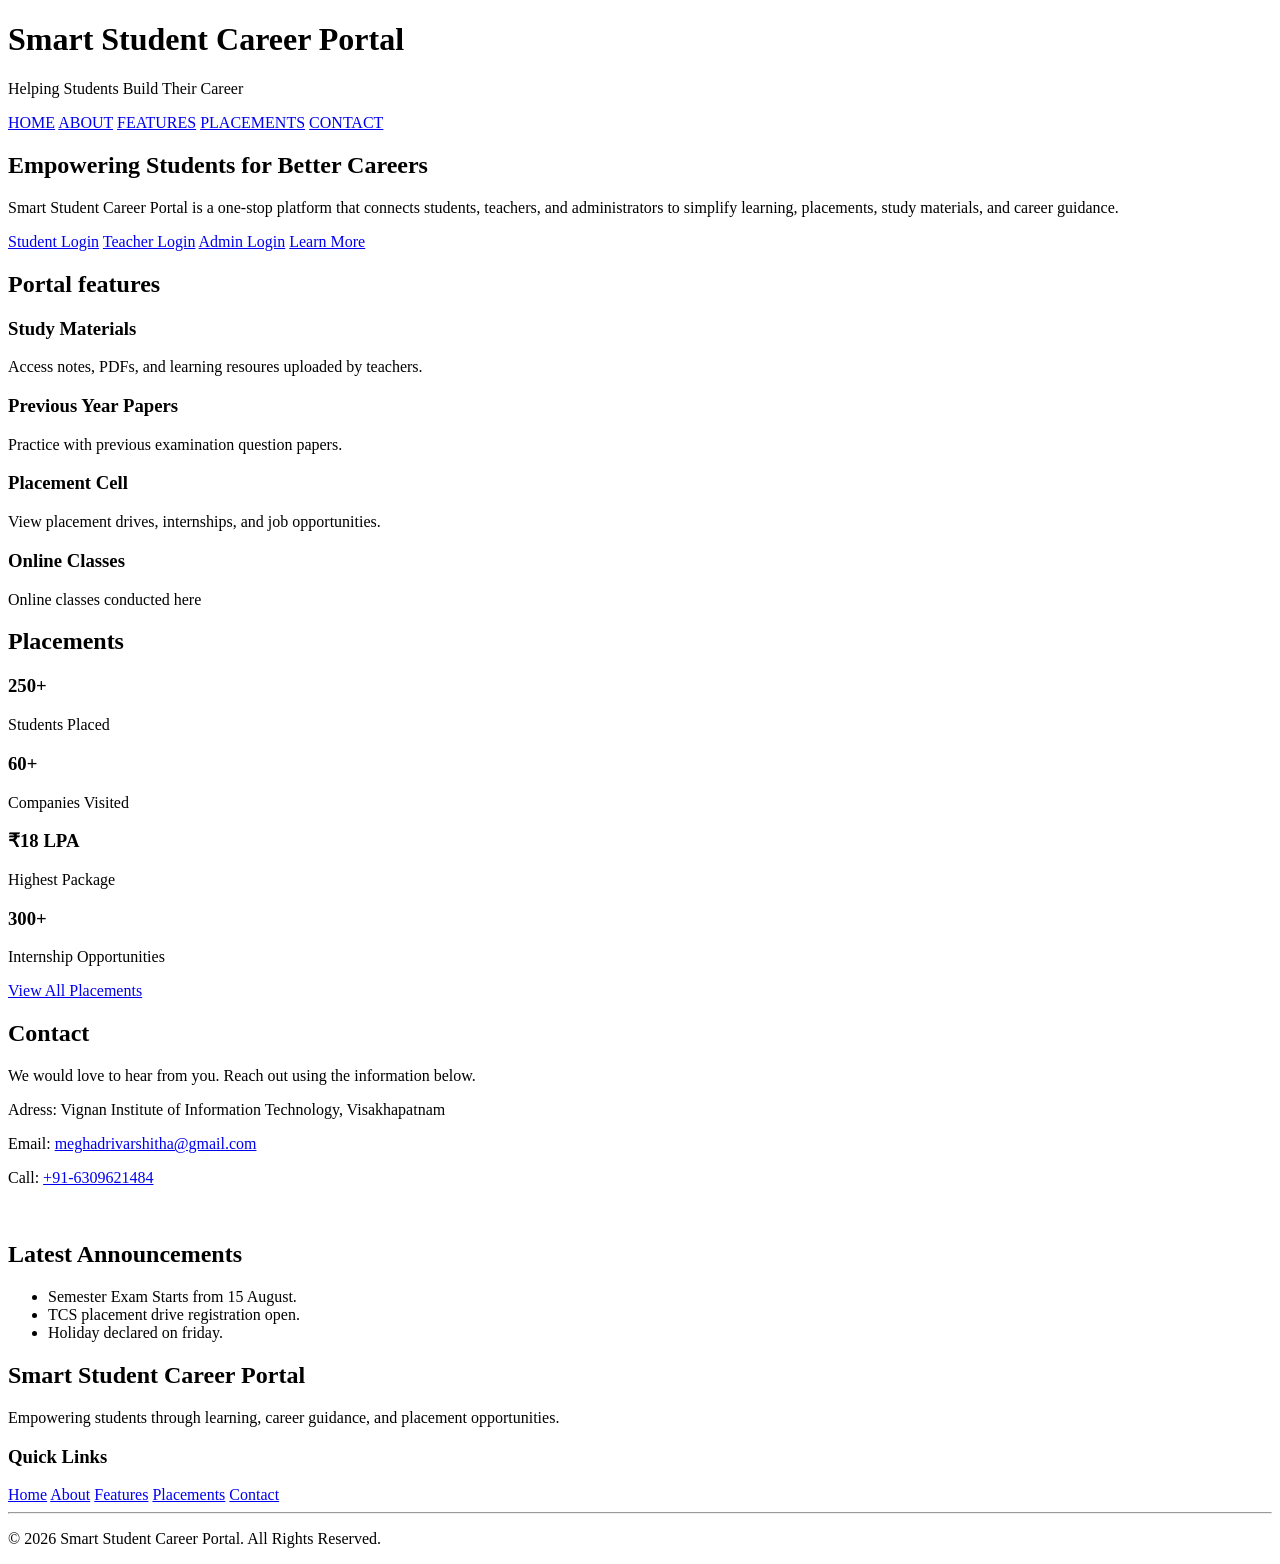
==== index.html @ 6e4a0089 "Create login page structure" ====
<!DOCTYPE html>
<html lang="en">
<head>
  <meta charset="UTF-8">
  <meta name="viewport" content="width=device-width, initial-scale=1.0">
  <title>Smart Student Career Portak</title>
  <link rel = "stylesheet" href = "css/style.css">
</head>
<body>

  <header>
    <h1>Smart Student Career Portal</h1>
    <p>Helping Students Build Their Career</p>

    <nav>
      <a href="#index.html">HOME</a>

      <a href="#about.html">ABOUT</a>

      <a href="#features">FEATURES</a>

      <a href="#placements">PLACEMENTS</a>

      <a href="#contact.html">CONTACT</a>

    </nav>
  </header>
  


  <main>
    
    <section id="hero">

    <h2>Empowering Students for Better Careers</h2>

    <p>
        Smart Student Career Portal is a one-stop platform that connects
        students, teachers, and administrators to simplify learning,
        placements, study materials, and career guidance.
    </p>

    <a href="login.html">Student Login</a>

    <a href="login.html">Teacher Login</a>

    <a href="login.html">Admin Login</a>

    <a href="about.html">Learn More</a>

</section>

    <section>

      <h2>Portal features</h2>
      
      <article>

        <h3>Study Materials</h3>

        <p>
          Access notes, PDFs, and learning resoures  uploaded by teachers.
        </p>

      </article>

      <article>

        <h3>Previous Year Papers</h3>

        <p>
          Practice with previous examination question papers.
        </p>

      </article>

      <article>

        <h3>Placement Cell</h3>

        <p>
          View placement drives, internships, and job opportunities.
        </p>

      </article>

      <article>

        <h3>Online Classes</h3>
        <p>
          Online classes conducted here
        </p>
      </article>

    </section>

    <section id="placements">

      <h2>Placements</h2>
      <article>

        <h3>250+</h3>
        <p>Students Placed</p>

       </article>

       <article>

    <h3>60+</h3>

    <p>Companies Visited</p>

</article>

<article>

    <h3>₹18 LPA</h3>

    <p>Highest Package</p>

</article>

<article>

    <h3>300+</h3>

    <p>Internship Opportunities</p>

</article>

<a href="placements.html">

    View All Placements

</a>
       

    </section>

    <section id="contact">

      <h2>Contact</h2>

      <p>
        We would love to hear from you. Reach out using the information below.
      </p>

      <p>
        Adress:
        Vignan Institute of Information Technology,
        Visakhapatnam
      </p>

      <p>
        Email:
        <a href="mailto:meghadrivarshitha@gmail.com">meghadrivarshitha@gmail.com</a>
      </p>

      <p>
        Call:
        <a href="tel:+91-6309621484">+91-6309621484</a>
      </p>

    </section>

    <br>

    <aside>

      <h2>Latest Announcements</h2>

      <ul>

        <li>Semester Exam Starts from 15 August.</li>
        <li>TCS placement drive registration open.</li>
        <li>Holiday declared on friday.</li>
      </ul>
    </aside>

    
    


    

  </main>

  <footer>

    <footer>

    <h2>Smart Student Career Portal</h2>

    <p>
        Empowering students through learning,
        career guidance, and placement opportunities.
    </p>

    <h3>Quick Links</h3>

    <nav>

        <a href="index.html">Home</a>

        <a href="about.html">About</a>

        <a href="#features">Features</a>

        <a href="#placements">Placements</a>

        <a href="#contact">Contact</a>

    </nav>

    <hr>

    <p>
        © 2026 Smart Student Career Portal.
        All Rights Reserved.
    </p>

</footer>

  </footer>
  
</body>

</html>
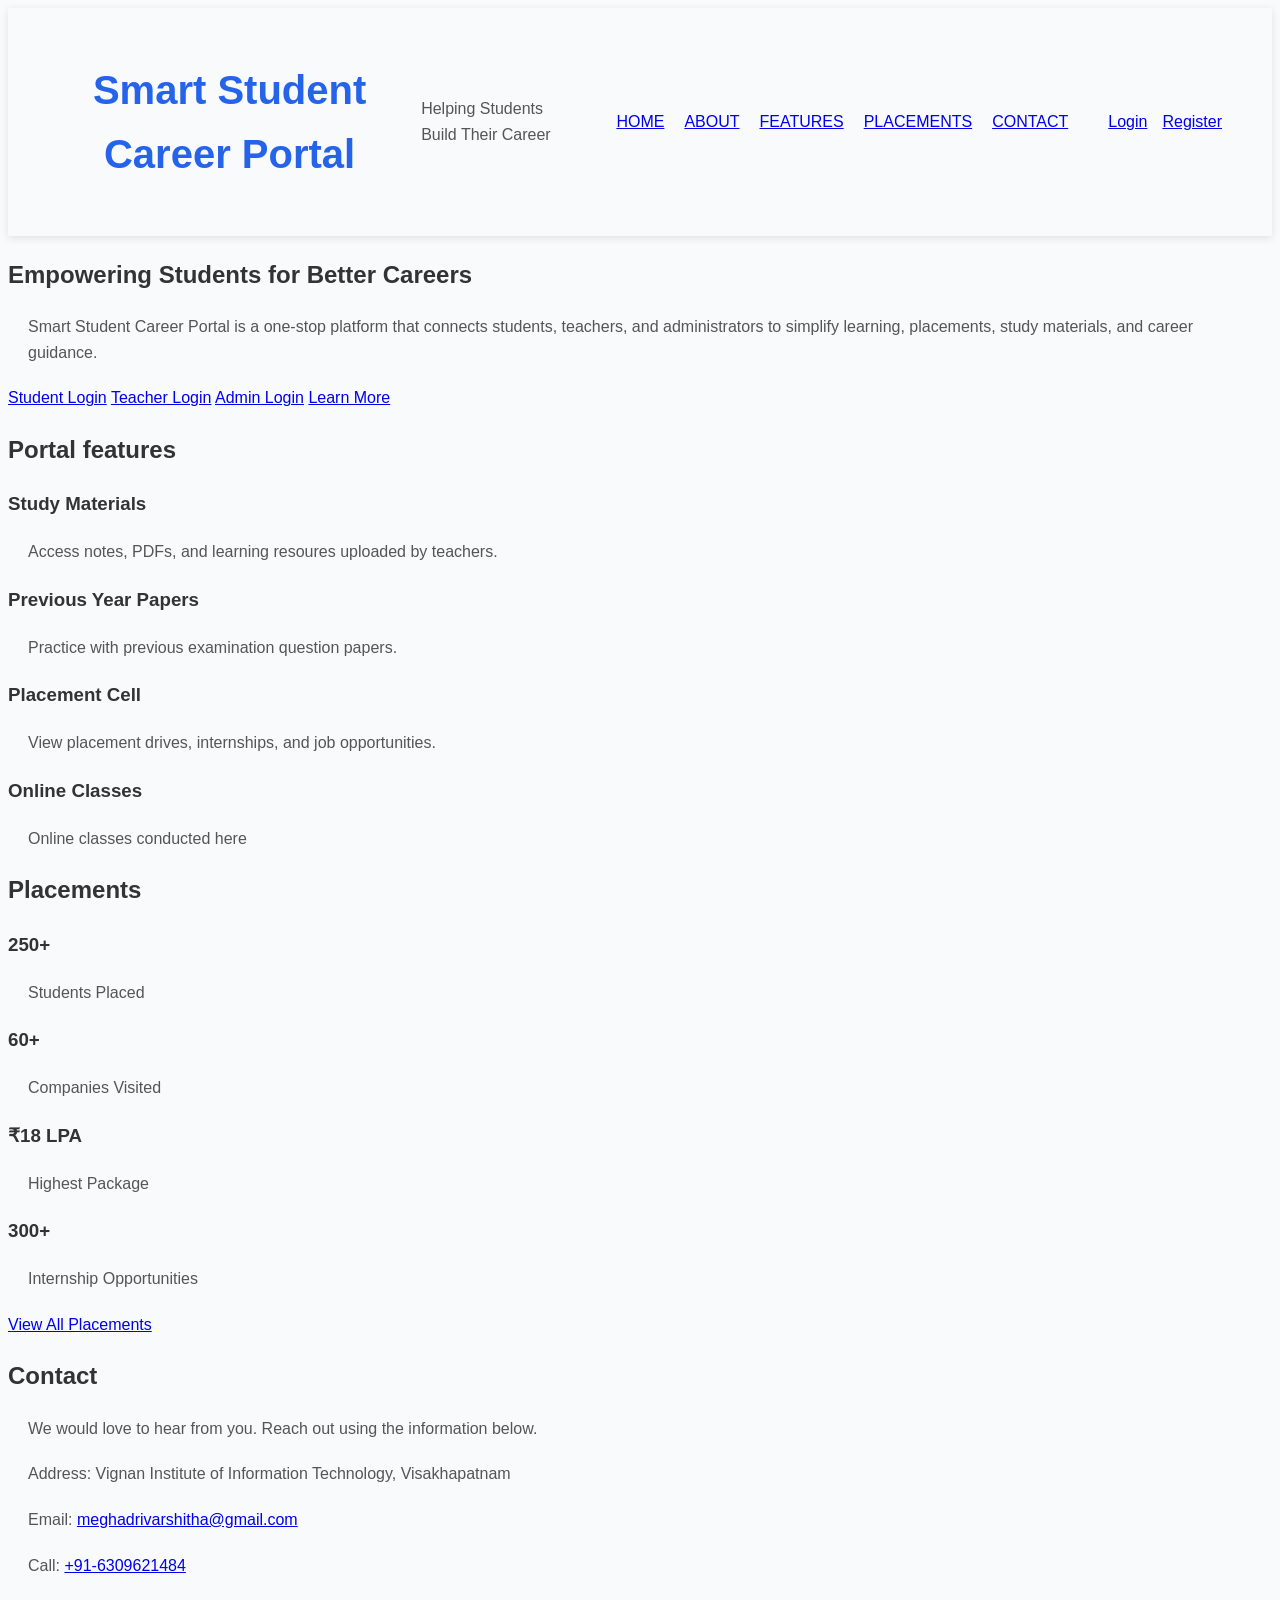
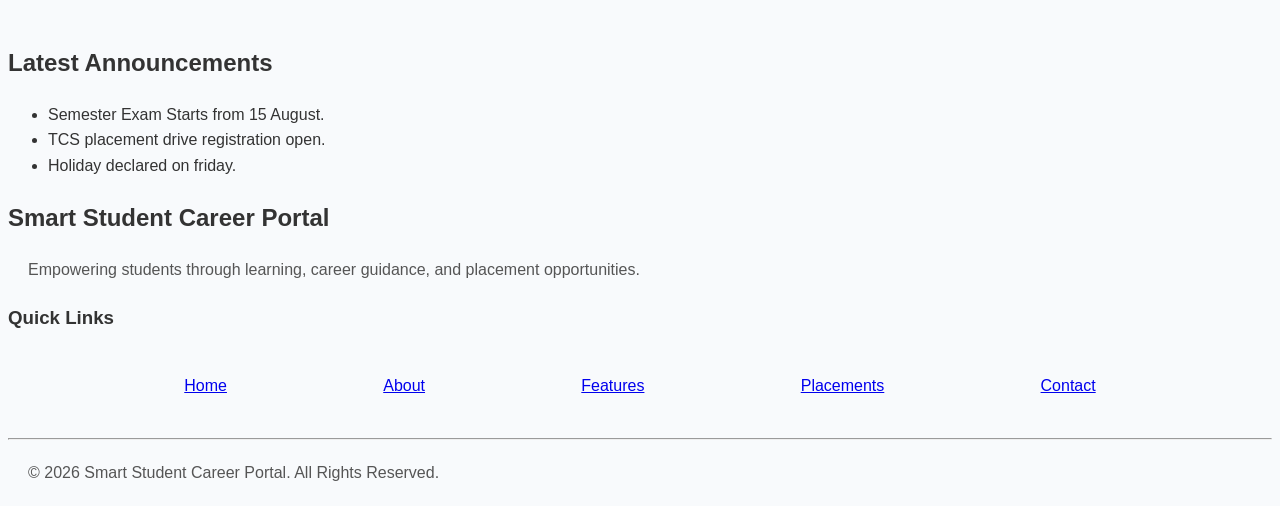
==== commit 063eca0e: "Complete HTML structure for homepage" ====
--- a/index.html
+++ b/index.html
@@ -3,8 +3,8 @@
 <head>
   <meta charset="UTF-8">
   <meta name="viewport" content="width=device-width, initial-scale=1.0">
-  <title>Smart Student Career Portak</title>
-  <link rel = "stylesheet" href = "css/style.css">
+  <title>Smart Student Career Portal</title>
+  <link rel="stylesheet" href="CSS/style.css">
 </head>
 <body>
 
@@ -13,17 +13,26 @@
     <p>Helping Students Build Their Career</p>
 
     <nav>
-      <a href="#index.html">HOME</a>
-
-      <a href="#about.html">ABOUT</a>
+      <a href="index.html">HOME</a>
+
+      <a href="about.html">ABOUT</a>
 
       <a href="#features">FEATURES</a>
 
       <a href="#placements">PLACEMENTS</a>
 
-      <a href="#contact.html">CONTACT</a>
+      <a href="contact.html">CONTACT</a>
 
     </nav>
+
+    <div>
+
+        <a href="pages/login.html">Login</a>
+
+        <a href="pages/register.html">Register</a>
+
+    </div>
+
   </header>
   
 
@@ -50,7 +59,7 @@
 
 </section>
 
-    <section>
+    <section id="features">
 
       <h2>Portal features</h2>
       
@@ -146,7 +155,7 @@
       </p>
 
       <p>
-        Adress:
+        Address:
         Vignan Institute of Information Technology,
         Visakhapatnam
       </p>
@@ -185,8 +194,6 @@
 
   </main>
 
-  <footer>
-
     <footer>
 
     <h2>Smart Student Career Portal</h2>
@@ -220,8 +227,6 @@
     </p>
 
 </footer>
-
-  </footer>
   
 </body>
 
--- a/CSS/style.css
+++ b/CSS/style.css
@@ -0,0 +1,67 @@
+body{
+    background-color: #f8fafc;
+    color: #333333;
+    font-family: Arial, sans-serif;
+    line-height: 1.6;
+}
+
+header{
+    display:flex;
+    justify-content:space-between;
+    align-items:center;
+    padding:20px 50px;
+    box-shadow:0 2px 8px rgba(0,0,0,0.1);
+}
+
+header div{
+    display:flex;
+    gap:15px;
+}
+
+h1{
+    color: #2563eb;
+    font-size: 40px;
+    font-weight: 700;
+    text-align: center;
+    margin: 30px;
+}
+
+p{
+    color: #555555;
+    font-size: 16px;
+    margin:20px;
+}
+
+button{
+    color: rgb(8, 151, 56);
+    padding: 15px;
+    border:2px solid #2563eb;
+    border-radius:8px;
+}
+
+nav{
+
+    display: flex;
+
+    justify-content:space-evenly;
+
+    gap:20px;
+
+    align-items:center;
+
+ padding-top:20px;
+
+padding-bottom:20px;
+
+padding-left:20px;
+
+padding-right:20px;
+
+  margin-top:20px;
+
+margin-bottom:20px;
+
+margin-left:20px;
+
+margin-right:20px;
+}
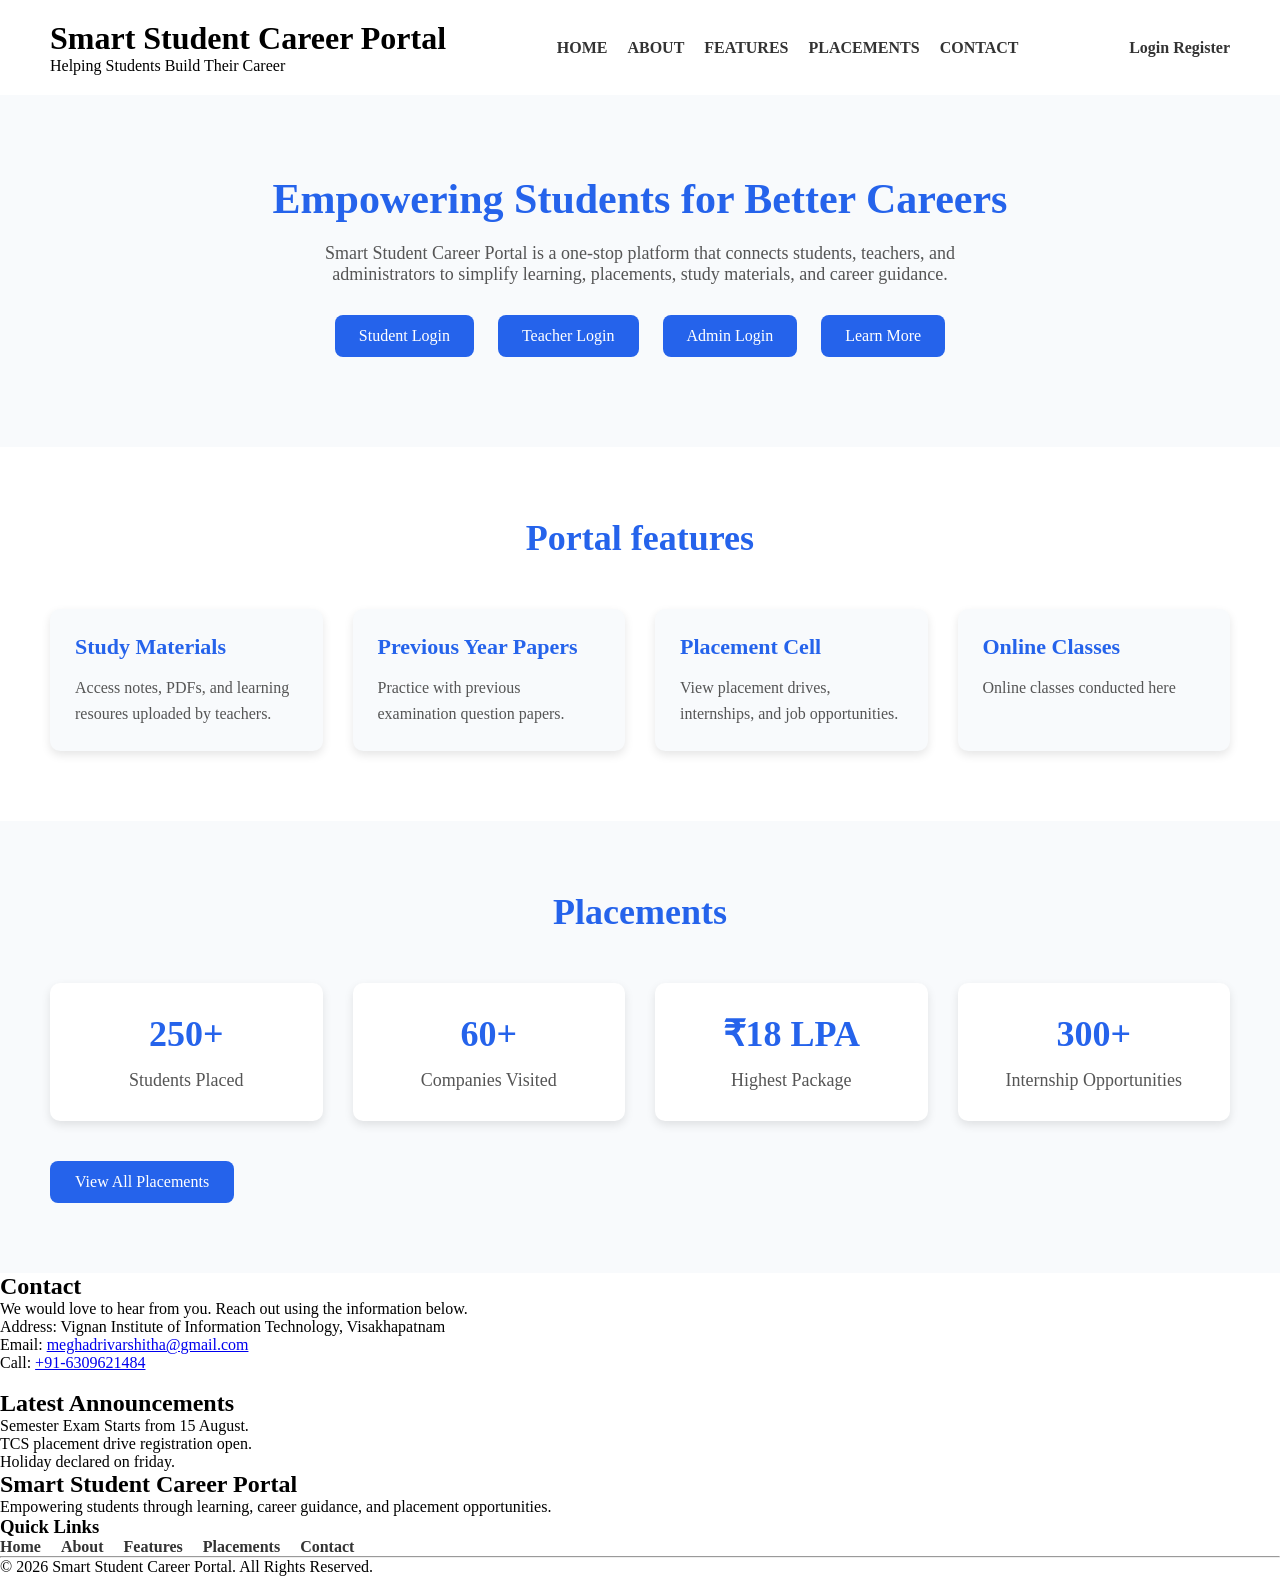
==== commit d3a17023: "Complete CSS structure placement portal" ====
--- a/index.html
+++ b/index.html
@@ -9,9 +9,16 @@
 <body>
 
   <header>
+
+    <div class="navbar">
+
+    <div class="logo">
+      
     <h1>Smart Student Career Portal</h1>
     <p>Helping Students Build Their Career</p>
 
+    </div>
+
     <nav>
       <a href="index.html">HOME</a>
 
@@ -25,13 +32,16 @@
 
     </nav>
 
-    <div>
+    <div class="auth-buttons">
 
         <a href="pages/login.html">Login</a>
 
         <a href="pages/register.html">Register</a>
 
     </div>
+
+  </div>
+    
 
   </header>
   
@@ -49,11 +59,11 @@
         placements, study materials, and career guidance.
     </p>
 
-    <a href="login.html">Student Login</a>
-
-    <a href="login.html">Teacher Login</a>
-
-    <a href="login.html">Admin Login</a>
+    <a href="pages/login.html">Student Login</a>
+
+    <a href="pages/login.html">Teacher Login</a>
+
+    <a href="pages/login.html">Admin Login</a>
 
     <a href="about.html">Learn More</a>
 
@@ -62,50 +72,57 @@
     <section id="features">
 
       <h2>Portal features</h2>
+
+      <div class="feature-container">
+
+        <article>
+
+        <h3>Study Materials</h3>
+
+        <p>
+          Access notes, PDFs, and learning resoures  uploaded by teachers.
+        </p>
+
+      </article>
+
+      <article>
+
+        <h3>Previous Year Papers</h3>
+
+        <p>
+          Practice with previous examination question papers.
+        </p>
+
+      </article>
+
+      <article>
+
+        <h3>Placement Cell</h3>
+
+        <p>
+          View placement drives, internships, and job opportunities.
+        </p>
+
+      </article>
+
+      <article>
+
+        <h3>Online Classes</h3>
+        <p>
+          Online classes conducted here
+        </p>
+      </article>
+
+      </div>
       
-      <article>
-
-        <h3>Study Materials</h3>
-
-        <p>
-          Access notes, PDFs, and learning resoures  uploaded by teachers.
-        </p>
-
-      </article>
-
-      <article>
-
-        <h3>Previous Year Papers</h3>
-
-        <p>
-          Practice with previous examination question papers.
-        </p>
-
-      </article>
-
-      <article>
-
-        <h3>Placement Cell</h3>
-
-        <p>
-          View placement drives, internships, and job opportunities.
-        </p>
-
-      </article>
-
-      <article>
-
-        <h3>Online Classes</h3>
-        <p>
-          Online classes conducted here
-        </p>
-      </article>
-
     </section>
 
     <section id="placements">
-
-      <h2>Placements</h2>
+   
+        <h2>Placements</h2>
+
+      <div class="placement-container">
+
       <article>
 
         <h3>250+</h3>
@@ -136,6 +153,9 @@
     <p>Internship Opportunities</p>
 
 </article>
+      </div>
+
+      
 
 <a href="placements.html">
 
@@ -143,8 +163,7 @@
 
 </a>
        
-
-    </section>
+</section>
 
     <section id="contact">
 
--- a/CSS/style.css
+++ b/CSS/style.css
@@ -1,67 +1,184 @@
-body{
-    background-color: #f8fafc;
-    color: #333333;
-    font-family: Arial, sans-serif;
-    line-height: 1.6;
+*{
+    margin:0;
+    padding:0;
+    box-sizing:border-box;
+}
+
+#hero{
+    background-color:#f8fafc;
+    padding:80px 50px;
+    text-align:center;
+}
+
+#hero h2{
+    font-size:42px;
+    color:#2563eb;
+}
+
+#hero p{
+    font-size:18px;
+    color:#555;
+    max-width:700px;
+    margin:20px auto;
+}
+
+#hero a{
+    display:inline-block;
+    text-decoration:none;
+    background-color:#2563eb;
+    color:white;
+    padding:12px 24px;
+    border-radius:8px;
+    margin:10px;
+}
+
+#hero a:hover{
+    background-color:#1d4ed8;
 }
 
 header{
+    background-color:white;
+    padding:20px 50px;
+}
+
+.navbar{
     display:flex;
     justify-content:space-between;
     align-items:center;
-    padding:20px 50px;
-    box-shadow:0 2px 8px rgba(0,0,0,0.1);
-}
-
-header div{
-    display:flex;
-    gap:15px;
-}
-
-h1{
-    color: #2563eb;
-    font-size: 40px;
-    font-weight: 700;
-    text-align: center;
-    margin: 30px;
-}
-
-p{
-    color: #555555;
-    font-size: 16px;
-    margin:20px;
-}
-
-button{
-    color: rgb(8, 151, 56);
-    padding: 15px;
-    border:2px solid #2563eb;
-    border-radius:8px;
 }
 
 nav{
+    display:flex;
+    gap:20px;
+}
 
-    display: flex;
+nav a{
+    text-decoration:none;
+    color:#333;
+    font-weight:bold;
+}
 
-    justify-content:space-evenly;
+.auth-buttons a{
+    text-decoration:none;
+    color:#333;
+    font-weight:bold;
 
-    gap:20px;
+}
 
-    align-items:center;
+nav a:hover,
+.auth-buttons a:hover{
 
- padding-top:20px;
+    color:#2563eb;
 
-padding-bottom:20px;
+}
 
-padding-left:20px;
+#features{
+    padding:70px 50px;
+    background-color:#ffffff;
+}
 
-padding-right:20px;
+#features h2{
+    text-align:center;
+    font-size:36px;
+    color:#2563eb;
+    margin-bottom:50px;
+}
 
-  margin-top:20px;
+#features article{
+    background-color:#f8fafc;
+    padding:25px;
+    border-radius:10px;
+    box-shadow:0 4px 10px rgba(0,0,0,0.1);
+    flex:1;
+    min-width:250px;
+    transition:0.3s;
+    cursor:pointer;
+}
 
-margin-bottom:20px;
+.feature-container{
 
-margin-left:20px;
+    display:flex;
 
-margin-right:20px;
+    gap:30px;
+
+    flex-wrap:wrap;
+
+}
+
+#features article h3{
+    color:#2563eb;
+    font-size:22px;
+    margin-bottom:15px;
+}
+
+#features article p{
+    color:#555;
+    line-height:1.6;
+    cursor:pointer;
+}
+
+#features article:hover{
+
+    transform:translateY(-8px);
+    box-shadow:0 8px 20px rgba(0,0,0,0.15);
+
+}
+
+#placements{
+    padding:70px 50px;
+    background-color:#f8fafc;
+}
+
+#placements h2{
+    text-align:center;
+    font-size:36px;
+    color:#2563eb;
+    margin-bottom:50px;
+}
+
+.placement-container{
+    display:flex;
+    gap:30px;
+    flex-wrap:wrap;
+}
+
+#placements article{
+    flex:1;
+    min-width:220px;
+    background-color:white;
+    padding:30px;
+    text-align:center;
+    border-radius:10px;
+    box-shadow:0 4px 10px rgba(0,0,0,0.1);
+    transition:0.3s;
+    cursor:pointer;
+}
+
+#placements article:hover{
+    transform:translateY(-8px);
+    box-shadow:0 8px 20px rgba(0,0,0,0.15);
+}
+
+#placements article h3{
+    font-size:36px;
+    color:#2563eb;
+    margin-bottom:15px;
+}
+
+#placements article p{
+    color:#555;
+    font-size:18px;
+}
+
+#placements>a{
+    display:inline-block;
+    margin-top:40px;
+    text-decoration:none;
+    background-color:#2563eb;
+    color:white;
+    padding:12px 25px;
+    border-radius:8px;
+    transition:0.3s;
+    
+
 }
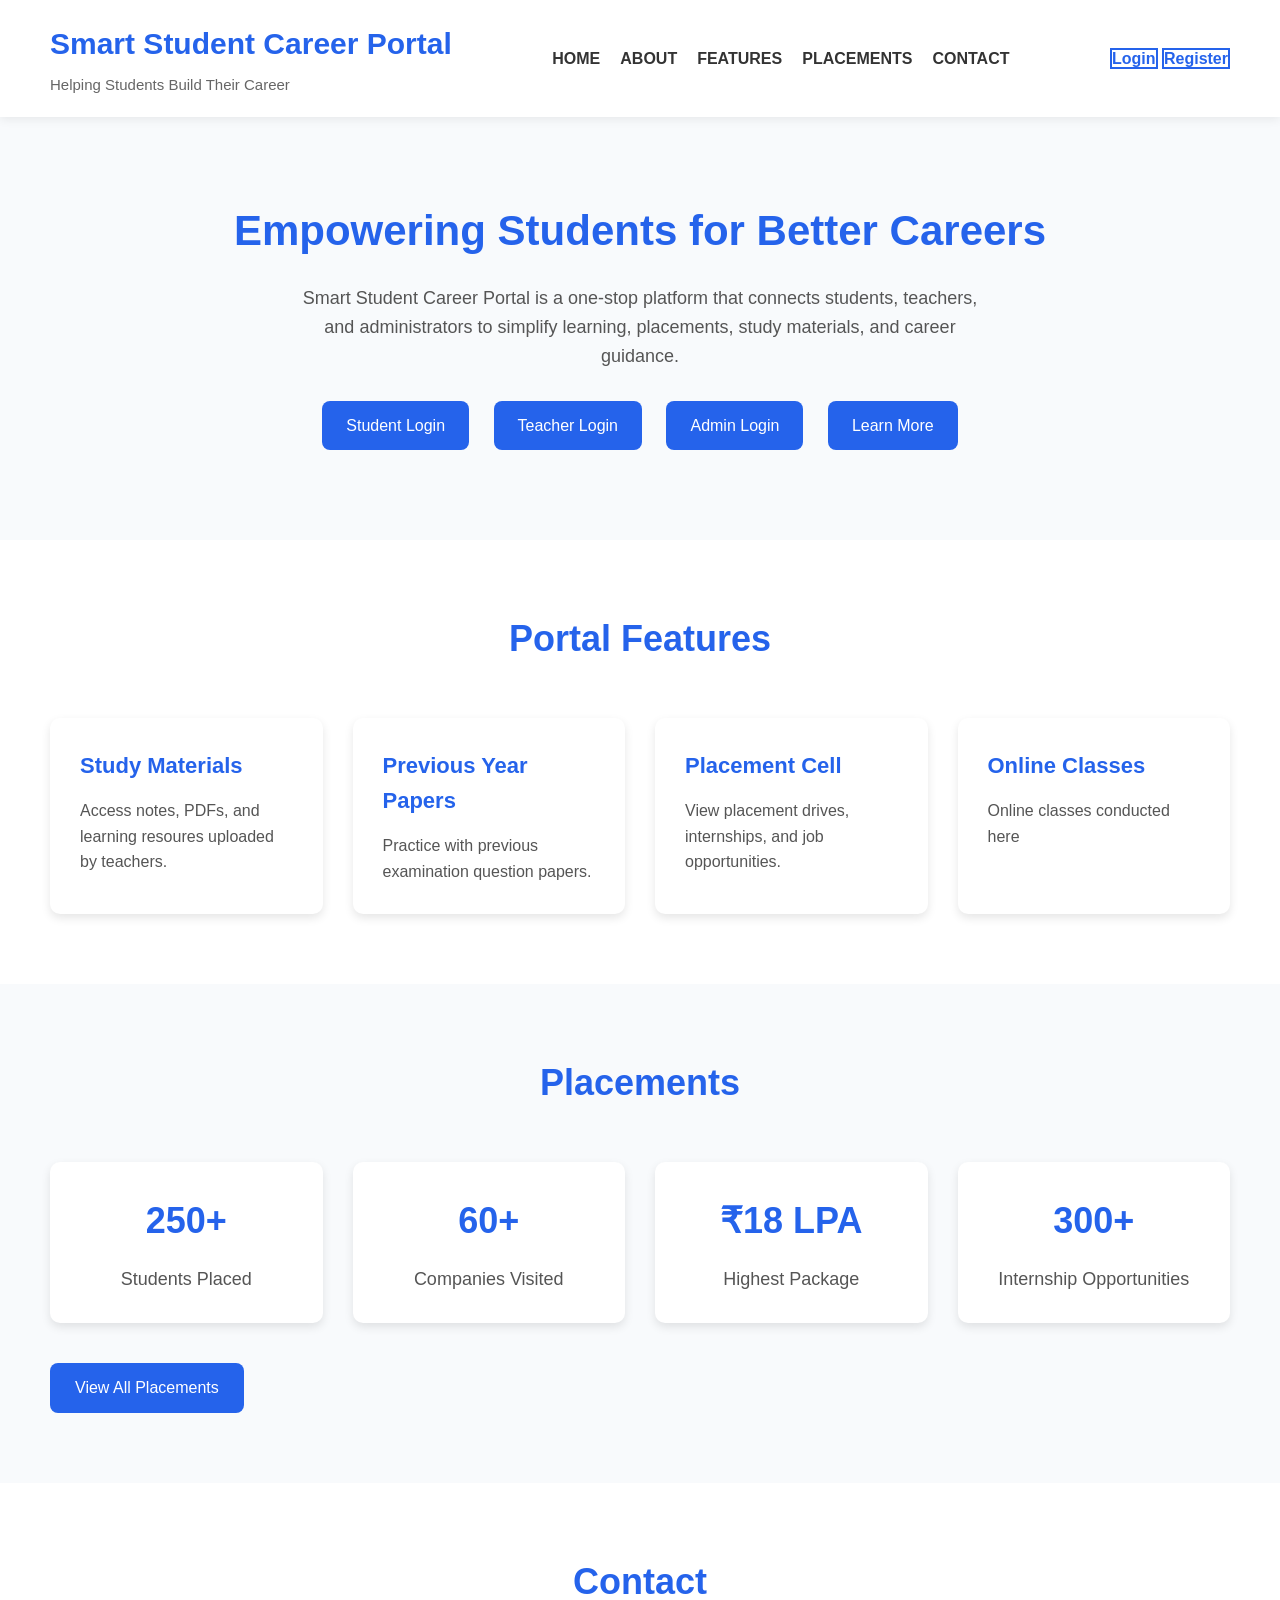
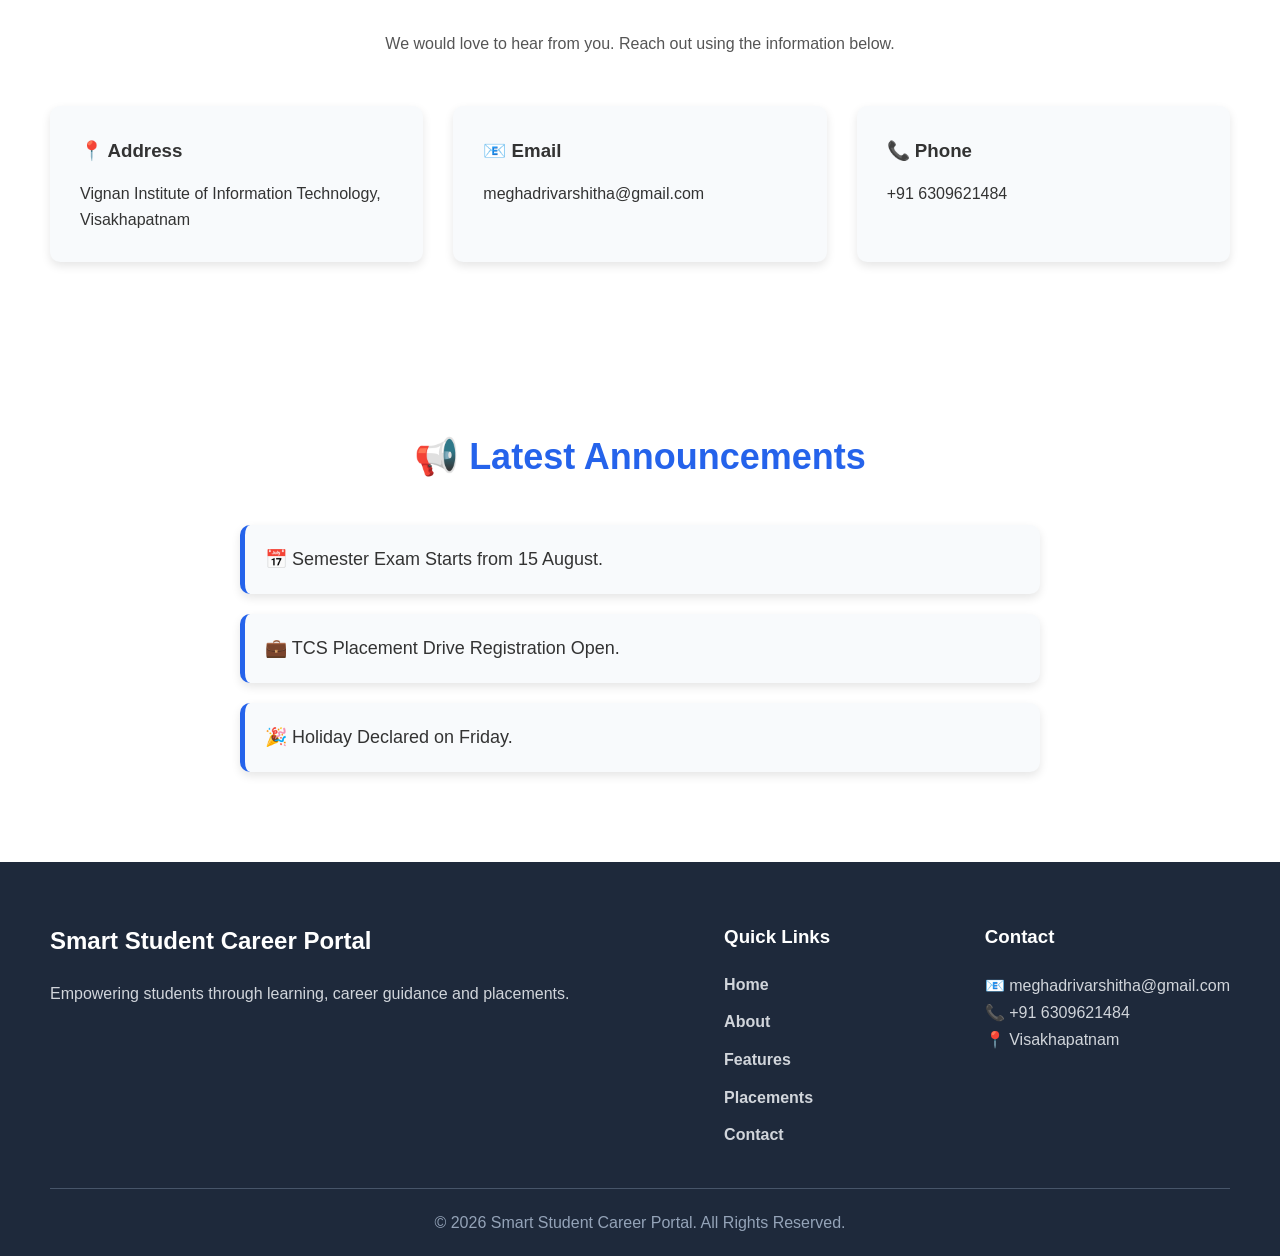
==== commit 13b66d70: "Complete CSS structure" ====
--- a/index.html
+++ b/index.html
@@ -26,9 +26,9 @@
 
       <a href="#features">FEATURES</a>
 
-      <a href="#placements">PLACEMENTS</a>
-
-      <a href="contact.html">CONTACT</a>
+      <a href="pages/placement.html">PLACEMENTS</a>
+
+      <a href="pages/contact.html">CONTACT</a>
 
     </nav>
 
@@ -71,11 +71,11 @@
 
     <section id="features">
 
-      <h2>Portal features</h2>
+      <h2>Portal Features</h2>
 
       <div class="feature-container">
 
-        <article>
+        <article class="card">
 
         <h3>Study Materials</h3>
 
@@ -85,7 +85,7 @@
 
       </article>
 
-      <article>
+      <article class="card">
 
         <h3>Previous Year Papers</h3>
 
@@ -95,7 +95,7 @@
 
       </article>
 
-      <article>
+      <article class="card">
 
         <h3>Placement Cell</h3>
 
@@ -105,7 +105,7 @@
 
       </article>
 
-      <article>
+      <article class="card">
 
         <h3>Online Classes</h3>
         <p>
@@ -123,14 +123,14 @@
 
       <div class="placement-container">
 
-      <article>
+      <article class="card">
 
         <h3>250+</h3>
         <p>Students Placed</p>
 
        </article>
 
-       <article>
+       <article class="card">
 
     <h3>60+</h3>
 
@@ -138,7 +138,7 @@
 
 </article>
 
-<article>
+<article class="card">
 
     <h3>₹18 LPA</h3>
 
@@ -146,7 +146,7 @@
 
 </article>
 
-<article>
+<article class="card">
 
     <h3>300+</h3>
 
@@ -169,81 +169,136 @@
 
       <h2>Contact</h2>
 
-      <p>
+       <p>
         We would love to hear from you. Reach out using the information below.
       </p>
 
-      <p>
-        Address:
-        Vignan Institute of Information Technology,
-        Visakhapatnam
-      </p>
-
-      <p>
-        Email:
-        <a href="mailto:meghadrivarshitha@gmail.com">meghadrivarshitha@gmail.com</a>
-      </p>
-
-      <p>
-        Call:
-        <a href="tel:+91-6309621484">+91-6309621484</a>
-      </p>
+      <div class="contact-container">
+
+      <article class="card">
+
+         <h3>📍 Address</h3>
+
+           <p>
+             Vignan Institute of Information Technology,
+             Visakhapatnam
+            </p>
+
+      </article>
+
+     <article class="card">
+
+<h3>📧 Email</h3>
+
+<p>
+
+<a href="mailto:meghadrivarshitha@gmail.com">
+
+meghadrivarshitha@gmail.com
+
+</a>
+
+</p>
+
+</article>
+
+     <article class="card">
+
+<h3>📞 Phone</h3>
+
+<p>
+
+<a href="tel:+916309621484">
+
++91 6309621484
+
+</a>
+
+</p>
+
+</article>
+
+      </div>
+
+      
 
     </section>
 
     <br>
 
-    <aside>
-
-      <h2>Latest Announcements</h2>
-
-      <ul>
-
-        <li>Semester Exam Starts from 15 August.</li>
-        <li>TCS placement drive registration open.</li>
-        <li>Holiday declared on friday.</li>
-      </ul>
-    </aside>
-
-    
-    
-
-
-    
+    <aside id="announcements">
+
+    <h2>📢 Latest Announcements</h2>
+
+    <ul>
+
+        <li>📅 Semester Exam Starts from 15 August.</li>
+        <li>💼 TCS Placement Drive Registration Open.</li>
+        <li>🎉 Holiday Declared on Friday.</li>
+
+    </ul>
+
+</aside>
 
   </main>
 
-    <footer>
-
-    <h2>Smart Student Career Portal</h2>
-
-    <p>
-        Empowering students through learning,
-        career guidance, and placement opportunities.
-    </p>
-
-    <h3>Quick Links</h3>
-
-    <nav>
-
-        <a href="index.html">Home</a>
-
-        <a href="about.html">About</a>
-
-        <a href="#features">Features</a>
-
-        <a href="#placements">Placements</a>
-
-        <a href="#contact">Contact</a>
-
-    </nav>
-
-    <hr>
-
-    <p>
-        © 2026 Smart Student Career Portal.
-        All Rights Reserved.
-    </p>
+   <footer>
+
+<div class="footer-container">
+
+<div class="footer-about">
+
+<h2>Smart Student Career Portal</h2>
+
+<p>
+Empowering students through learning,
+career guidance and placements.
+</p>
+
+</div>
+
+<div class="footer-links">
+
+<h3>Quick Links</h3>
+
+<nav>
+
+<a href="index.html">Home</a>
+
+<a href="about.html">About</a>
+
+<a href="#features">Features</a>
+
+<a href="#placements">Placements</a>
+
+<a href="#contact">Contact</a>
+
+</nav>
+
+</div>
+
+<div class="footer-contact">
+
+<h3>Contact</h3>
+
+<p>📧 meghadrivarshitha@gmail.com</p>
+
+<p>📞 +91 6309621484</p>
+
+<p>📍 Visakhapatnam</p>
+
+</div>
+
+</div>
+
+<hr>
+
+<p class="copyright">
+
+© 2026 Smart Student Career Portal.
+All Rights Reserved.
+
+</p>
 
 </footer>
   
--- a/CSS/style.css
+++ b/CSS/style.css
@@ -4,15 +4,51 @@
     box-sizing:border-box;
 }
 
+:root{
+    --primary:#2563eb;
+    --secondary:#1d4ed8;
+    --light:#f8fafc;
+    --dark:#333;
+    --white:#ffffff;
+}
+
+/* =========================================
+   BODY
+========================================= */
+
+body{
+    font-family:Arial, sans-serif;
+    background:var(--white);
+    color:#333;
+    line-height:1.6;
+}
+
+/* =========================================
+   REUSABLE COMPONENTS
+========================================= */
+
+.card{
+    background:var(--white);
+    padding:30px;
+    border-radius:10px;
+    box-shadow:0 4px 10px rgba(0,0,0,0.1);
+    transition:transform 0.3s, box-shadow 0.3s, ease;
+}
+
+.card:hover{
+    transform:translateY(-8px);
+    box-shadow:0 8px 20px rgba(0,0,0,0.15);
+}
+
 #hero{
-    background-color:#f8fafc;
+    background:var(--light);
     padding:80px 50px;
     text-align:center;
 }
 
 #hero h2{
     font-size:42px;
-    color:#2563eb;
+   color:var(--primary);
 }
 
 #hero p{
@@ -37,14 +73,30 @@
 }
 
 header{
-    background-color:white;
+    background:var(--white);
     padding:20px 50px;
+    box-shadow:0 2px 10px rgba(0,0,0,0.08);
+    position:sticky;
+    top:0;
+    z-index:1000;
+}
+
+.logo h1{
+    font-size:30px;
+    color:var(--primary);
+    margin-bottom:5px;
+}
+
+.logo p{
+    color:#666;
+    font-size:15px;
 }
 
 .navbar{
     display:flex;
     justify-content:space-between;
     align-items:center;
+    
 }
 
 nav{
@@ -56,6 +108,22 @@
     text-decoration:none;
     color:#333;
     font-weight:bold;
+    font-weight:600;
+    transition:color 0.3s;
+    position:relative;
+
+}
+
+nav a::after{
+content:"";
+position:absolute;
+width:0;
+height:3px;
+background-color:var(--primary);
+left:0;
+bottom:-5px;
+transition:width 0.3s ease;
+
 }
 
 .auth-buttons a{
@@ -65,48 +133,57 @@
 
 }
 
+.auth-buttons a:first-child{
+    color:var(--primary);
+    border:2px solid var(--primary);
+}
+
+.auth-buttons a:last-child{
+    color:var(--primary);
+    border:2px solid var(--primary);
+}
+
 nav a:hover,
 .auth-buttons a:hover{
-
-    color:#2563eb;
-
+    color:var(--primary);
+}
+
+nav a:hover::after{
+width:100%;
 }
 
 #features{
     padding:70px 50px;
-    background-color:#ffffff;
+    background:var(--white);
+
 }
 
 #features h2{
     text-align:center;
     font-size:36px;
-    color:#2563eb;
+    color:var(--primary);
     margin-bottom:50px;
 }
 
 #features article{
-    background-color:#f8fafc;
-    padding:25px;
-    border-radius:10px;
-    box-shadow:0 4px 10px rgba(0,0,0,0.1);
     flex:1;
     min-width:250px;
-    transition:0.3s;
+
+}
+
+.feature-container{
+
+    display:flex;
+
+    gap:30px;
+
+    flex-wrap:wrap;
     cursor:pointer;
-}
-
-.feature-container{
-
-    display:flex;
-
-    gap:30px;
-
-    flex-wrap:wrap;
 
 }
 
 #features article h3{
-    color:#2563eb;
+   color:var(--primary);
     font-size:22px;
     margin-bottom:15px;
 }
@@ -124,15 +201,16 @@
 
 }
 
+
 #placements{
     padding:70px 50px;
-    background-color:#f8fafc;
+    background:var(--light);
 }
 
 #placements h2{
     text-align:center;
     font-size:36px;
-    color:#2563eb;
+    color:var(--primary);
     margin-bottom:50px;
 }
 
@@ -145,7 +223,7 @@
 #placements article{
     flex:1;
     min-width:220px;
-    background-color:white;
+    background:var(--white);
     padding:30px;
     text-align:center;
     border-radius:10px;
@@ -161,7 +239,7 @@
 
 #placements article h3{
     font-size:36px;
-    color:#2563eb;
+    color:var(--primary);
     margin-bottom:15px;
 }
 
@@ -181,4 +259,2010 @@
     transition:0.3s;
     
 
+}
+
+#contact{
+    padding:70px 50px;
+    background:var(--white);
+
+}
+
+#contact h2{
+    text-align:center;
+   color:var(--primary);
+    font-size:36px;
+    margin-bottom:20px;
+}
+
+#contact>p{
+    text-align:center;
+    color:#555;
+    margin-bottom:50px;
+}
+
+.contact-container{
+    display:flex;
+    gap:30px;
+    flex-wrap:wrap;
+    cursor:pointer;
+}
+
+#contact article{
+    flex:1;
+    min-width:250px;
+    background:var(--light);
+    padding:30px;
+    border-radius:10px;
+    box-shadow:0 4px 10px rgba(0,0,0,0.1);
+    transition:0.3s;
+}
+
+#contact article h3{
+    margin-bottom:15px;
+}
+
+#contact a{
+    text-decoration:none;
+    color:#333;
+}
+
+#contact a:hover{
+    color:var(--primary);
+}
+
+#contact article:hover{
+    transform:translateY(-8px);
+    box-shadow:0 8px 20px rgba(0,0,0,0.15);
+}
+
+#announcements{
+    padding:70px 50px;
+    background:var(--white);
+    cursor:pointer;
+}
+
+#announcements h2{
+    text-align:center;
+    color:var(--primary);
+    font-size:36px;
+    margin-bottom:40px;
+}
+
+#announcements ul{
+    list-style:none;
+    max-width:800px;
+    margin:auto;
+}
+
+#announcements li{
+    background:var(--light);
+    margin-bottom:20px;
+    padding:20px;
+    border-radius:10px;
+    box-shadow:0 4px 10px rgba(0,0,0,0.1);
+    transition:0.3s;
+    border-left:5px solid #2563eb;
+    font-size:18px;
+    line-height:1.6;
+
+}
+
+#announcements li:hover{
+    transform:translateY(-5px);
+    box-shadow:0 8px 20px rgba(0,0,0,0.15);
+}
+
+/* =========================================
+   ABOUT HERO
+========================================= */
+
+#about-hero{
+
+    background:var(--light);
+
+    padding:80px 50px;
+
+    text-align:center;
+
+}
+
+#about-hero h2{
+
+    font-size:42px;
+
+    color:var(--primary);
+
+    margin-bottom:20px;
+
+}
+
+#about-hero p{
+
+    max-width:800px;
+
+    margin:auto;
+
+    font-size:18px;
+
+    color:#555;
+
+    line-height:1.8;
+
+}
+
+/* =========================================
+   MISSION & VISION
+========================================= */
+
+#mission-vision{
+
+    padding:70px 50px;
+
+    background:var(--white);
+
+}
+
+#mission-vision h2{
+
+    text-align:center;
+
+    font-size:36px;
+
+    color:var(--primary);
+
+    margin-bottom:50px;
+
+}
+
+.mission-container{
+
+    display:flex;
+
+    gap:30px;
+
+    flex-wrap:wrap;
+
+}
+
+.mission-container article{
+
+    flex:1;
+
+    min-width:300px;
+
+}
+
+.mission-container h3{
+
+    color:var(--primary);
+
+    margin-bottom:15px;
+
+    font-size:24px;
+
+}
+
+.mission-container p{
+
+    color:#555;
+
+    line-height:1.8;
+
+}
+
+/* =========================================
+   WHY CHOOSE US
+========================================= */
+
+#why-us{
+
+    padding:70px 50px;
+
+    background:var(--light);
+
+}
+
+#why-us h2{
+
+    text-align:center;
+
+    font-size:36px;
+
+    color:var(--primary);
+
+    margin-bottom:50px;
+
+}
+
+.why-container{
+
+    display:grid;
+
+    grid-template-columns:repeat(auto-fit,minmax(250px,1fr));
+
+    gap:30px;
+
+}
+
+.why-container h3{
+
+    color:var(--primary);
+
+    margin-bottom:15px;
+
+    font-size:22px;
+
+}
+
+.why-container p{
+
+    color:#555;
+
+    line-height:1.7;
+
+}
+
+/* =========================================
+   ACHIEVEMENTS
+========================================= */
+
+#achievements{
+
+    padding:70px 50px;
+
+    background:var(--white);
+
+}
+
+#achievements h2{
+
+    text-align:center;
+
+    font-size:36px;
+
+    color:var(--primary);
+
+    margin-bottom:50px;
+
+}
+
+.achievement-container{
+
+    display:grid;
+
+    grid-template-columns:repeat(auto-fit,minmax(220px,1fr));
+
+    gap:30px;
+
+}
+
+.achievement-container article{
+
+    text-align:center;
+
+}
+
+.achievement-container h3{
+
+    font-size:40px;
+
+    color:var(--primary);
+
+    margin-bottom:15px;
+
+}
+
+.achievement-container p{
+
+    color:#555;
+
+    font-size:18px;
+
+}
+
+/* =========================================
+   TEAM
+========================================= */
+
+#team{
+
+    padding:70px 50px;
+
+    background:var(--light);
+
+}
+
+#team h2{
+
+    text-align:center;
+
+    font-size:36px;
+
+    color:var(--primary);
+
+    margin-bottom:50px;
+
+}
+
+.team-container{
+
+    display:grid;
+
+    grid-template-columns:repeat(auto-fit,minmax(250px,1fr));
+
+    gap:30px;
+
+}
+
+.team-container article{
+
+    text-align:center;
+
+}
+
+.team-container img{
+
+    width:140px;
+
+    height:140px;
+
+    border-radius:50%;
+
+    object-fit:cover;
+
+    margin-bottom:20px;
+
+}
+
+.team-container h3{
+
+    color:var(--primary);
+
+    margin-bottom:10px;
+
+}
+
+.team-container p{
+
+    color:#555;
+
+}
+
+/* =========================================
+   ABOUT CTA
+========================================= */
+
+#about-cta{
+
+    background:var(--primary);
+
+    color:white;
+
+    padding:80px 50px;
+
+    text-align:center;
+
+}
+
+#about-cta h2{
+
+    font-size:38px;
+
+    margin-bottom:20px;
+
+}
+
+#about-cta p{
+
+    max-width:700px;
+
+    margin:0 auto 30px;
+
+    font-size:18px;
+
+    line-height:1.8;
+
+}
+
+#about-cta a{
+
+    display:inline-block;
+
+    background:white;
+
+    color:var(--primary);
+
+    text-decoration:none;
+
+    padding:14px 30px;
+
+    border-radius:8px;
+
+    font-weight:bold;
+
+    transition:.3s;
+
+}
+
+#about-cta a:hover{
+
+    background:#e2e8f0;
+
+    transform:translateY(-3px);
+
+}
+
+/* =========================================
+   PLACEMENT HERO
+========================================= */
+
+#placement-hero{
+
+background:var(--light);
+
+padding:80px 50px;
+
+text-align:center;
+
+}
+
+#placement-hero h2{
+
+font-size:42px;
+
+color:var(--primary);
+
+margin-bottom:20px;
+
+}
+
+#placement-hero p{
+
+max-width:800px;
+
+margin:auto;
+
+font-size:18px;
+
+color:#555;
+
+line-height:1.8;
+
+margin-bottom:35px;
+
+}
+
+#placement-hero a{
+
+display:inline-block;
+
+text-decoration:none;
+
+background:var(--primary);
+
+color:white;
+
+padding:14px 28px;
+
+border-radius:8px;
+
+transition:.3s;
+
+}
+
+#placement-hero a:hover{
+
+background:var(--secondary);
+
+transform:translateY(-3px);
+
+}
+
+/* =========================================
+   PLACEMENT STATS
+========================================= */
+
+#placement-stats{
+
+    padding:70px 50px;
+
+    background:var(--white);
+
+}
+
+#placement-stats h2{
+
+    text-align:center;
+
+    color:var(--primary);
+
+    font-size:36px;
+
+    margin-bottom:50px;
+
+}
+
+.stats-container{
+
+    display:grid;
+
+    grid-template-columns:repeat(auto-fit,minmax(220px,1fr));
+
+    gap:30px;
+
+}
+
+.stats-container article{
+
+    text-align:center;
+
+}
+
+.stats-container h3{
+
+    font-size:36px;
+
+    color:var(--primary);
+
+    margin-bottom:15px;
+
+}
+
+.stats-container p{
+
+    color:#555;
+
+    font-size:18px;
+
+}
+
+/* =========================================
+   RECRUITING COMPANIES
+========================================= */
+
+#companies{
+
+    padding:70px 50px;
+
+    background:var(--light);
+
+}
+
+#companies h2{
+
+    text-align:center;
+
+    color:var(--primary);
+
+    font-size:36px;
+
+    margin-bottom:50px;
+
+}
+
+.company-container{
+
+    display:grid;
+
+    grid-template-columns:repeat(auto-fit,minmax(220px,1fr));
+
+    gap:30px;
+
+}
+
+.company-container article{
+
+    text-align:center;
+
+}
+
+.company-container img{
+
+    width:120px;
+
+    height:80px;
+
+    object-fit:contain;
+
+    margin-bottom:20px;
+
+}
+
+.company-container h3{
+
+    color:var(--primary);
+
+}
+
+/* =========================================
+   PLACEMENT PROCESS
+========================================= */
+
+#placement-process{
+
+    padding:70px 50px;
+
+    background:var(--white);
+
+}
+
+#placement-process h2{
+
+    text-align:center;
+
+    font-size:36px;
+
+    color:var(--primary);
+
+    margin-bottom:50px;
+
+}
+
+.process-container{
+
+    max-width:700px;
+
+    margin:auto;
+
+}
+
+.process-step{
+
+    background:var(--light);
+
+    padding:25px;
+
+    border-radius:10px;
+
+    margin-bottom:30px;
+
+    position:relative;
+
+    text-align:center;
+
+}
+
+.step-number{
+
+    width:50px;
+
+    height:50px;
+
+    background:var(--primary);
+
+    color:white;
+
+    border-radius:50%;
+
+    display:flex;
+
+    justify-content:center;
+
+    align-items:center;
+
+    font-weight:bold;
+
+    font-size:20px;
+
+    margin:0 auto 20px;
+
+}
+
+.process-step h3{
+
+    color:var(--primary);
+
+    margin-bottom:10px;
+
+}
+
+.process-step p{
+
+    color:#555;
+
+}
+
+/* =========================================
+   SUCCESS STORIES
+========================================= */
+
+#success-stories{
+
+    padding:70px 50px;
+
+    background:var(--light);
+
+}
+
+#success-stories h2{
+
+    text-align:center;
+
+    font-size:36px;
+
+    color:var(--primary);
+
+    margin-bottom:50px;
+
+}
+
+.story-container{
+
+    display:grid;
+
+    grid-template-columns:repeat(auto-fit,minmax(280px,1fr));
+
+    gap:30px;
+
+}
+
+.story-container article{
+
+    text-align:center;
+
+}
+
+.story-container img{
+
+    width:120px;
+
+    height:120px;
+
+    border-radius:50%;
+
+    object-fit:cover;
+
+    margin-bottom:20px;
+
+}
+
+.story-container h3{
+
+    color:var(--primary);
+
+    margin-bottom:10px;
+
+}
+
+.story-container h4{
+
+    color:#666;
+
+    margin-bottom:15px;
+
+    font-weight:normal;
+
+}
+
+.story-container p{
+
+    color:#555;
+
+    line-height:1.7;
+
+}
+
+/* =========================================
+   PLACEMENT CTA
+========================================= */
+
+#placement-cta{
+
+    background:var(--primary);
+
+    color:white;
+
+    padding:80px 50px;
+
+    text-align:center;
+
+}
+
+#placement-cta h2{
+
+    font-size:40px;
+
+    margin-bottom:20px;
+
+}
+
+#placement-cta p{
+
+    max-width:700px;
+
+    margin:0 auto 35px;
+
+    line-height:1.8;
+
+    font-size:18px;
+
+}
+
+#placement-cta a{
+
+    display:inline-block;
+
+    text-decoration:none;
+
+    background:white;
+
+    color:var(--primary);
+
+    padding:14px 30px;
+
+    border-radius:8px;
+
+    font-weight:bold;
+
+    transition:.3s;
+
+}
+
+#placement-cta a:hover{
+
+    background:#e2e8f0;
+
+    transform:translateY(-3px);
+
+}
+
+/* =========================================
+   CONTACT HERO
+========================================= */
+
+#contact-hero{
+
+    background:var(--light);
+
+    padding:80px 50px;
+
+    text-align:center;
+
+}
+
+#contact-hero h2{
+
+    font-size:42px;
+
+    color:var(--primary);
+
+    margin-bottom:20px;
+
+}
+
+#contact-hero p{
+
+    max-width:700px;
+
+    margin:auto;
+
+    color:#555;
+
+    font-size:18px;
+
+    line-height:1.8;
+
+    margin-bottom:35px;
+
+}
+
+#contact-hero a{
+
+    display:inline-block;
+
+    text-decoration:none;
+
+    background:var(--primary);
+
+    color:white;
+
+    padding:14px 28px;
+
+    border-radius:8px;
+
+    transition:.3s;
+
+}
+
+#contact-hero a:hover{
+
+    background:var(--secondary);
+
+    transform:translateY(-3px);
+
+}
+
+/* =========================================
+   CONTACT INFORMATION
+========================================= */
+
+#contact-info{
+
+    padding:70px 50px;
+
+    background:var(--white);
+
+}
+
+#contact-info h2{
+
+    text-align:center;
+
+    font-size:36px;
+
+    color:var(--primary);
+
+    margin-bottom:50px;
+
+}
+
+.contact-info-container{
+
+    display:grid;
+
+    grid-template-columns:repeat(auto-fit,minmax(250px,1fr));
+
+    gap:30px;
+
+}
+
+.contact-info-container article{
+
+    text-align:center;
+
+}
+
+.contact-info-container h3{
+
+    color:var(--primary);
+
+    margin-bottom:15px;
+
+}
+
+.contact-info-container p{
+
+    color:#555;
+
+    line-height:1.7;
+
+}
+
+.contact-info-container a{
+
+    text-decoration:none;
+
+    color:#555;
+
+}
+
+.contact-info-container a:hover{
+
+    color:var(--primary);
+
+}
+
+/* =========================================
+   CONTACT FORM
+========================================= */
+
+#contact-form{
+
+    padding:70px 50px;
+
+    background:var(--light);
+
+}
+
+#contact-form h2{
+
+    text-align:center;
+
+    color:var(--primary);
+
+    font-size:36px;
+
+    margin-bottom:40px;
+
+}
+
+#contact-form form{
+
+    max-width:700px;
+
+    margin:auto;
+
+    background:white;
+
+    padding:40px;
+
+    border-radius:10px;
+
+    box-shadow:0 4px 10px rgba(0,0,0,0.1);
+
+}
+
+#contact-form label{
+
+    display:block;
+
+    margin-top:20px;
+
+    margin-bottom:8px;
+
+    font-weight:bold;
+
+}
+
+#contact-form input,
+
+#contact-form textarea{
+
+    width:100%;
+
+    padding:14px;
+
+    border:1px solid #ccc;
+
+    border-radius:8px;
+
+    font-size:16px;
+
+    outline:none;
+
+}
+
+#contact-form input:focus,
+
+#contact-form textarea:focus{
+
+    border-color:var(--primary);
+
+}
+
+#contact-form textarea{
+
+    resize:vertical;
+
+}
+
+#contact-form button{
+
+    margin-top:30px;
+
+    width:100%;
+
+    padding:15px;
+
+    border:none;
+
+    background:var(--primary);
+
+    color:white;
+
+    font-size:18px;
+
+    border-radius:8px;
+
+    cursor:pointer;
+
+    transition:.3s;
+
+}
+
+#contact-form button:hover{
+
+    background:var(--secondary);
+
+}
+
+/* =========================================
+   LOCATION
+========================================= */
+
+#location{
+
+    padding:70px 50px;
+
+    background:var(--white);
+
+}
+
+#location h2{
+
+    text-align:center;
+
+    color:var(--primary);
+
+    font-size:36px;
+
+    margin-bottom:40px;
+
+}
+
+.map-container{
+
+    max-width:1000px;
+
+    margin:auto;
+
+}
+
+.map-container iframe{
+
+    width:100%;
+
+    height:450px;
+
+    border:none;
+
+    border-radius:10px;
+
+    box-shadow:0 4px 10px rgba(0,0,0,0.1);
+
+}
+
+/* =========================================
+   LOGIN PAGE
+========================================= */
+
+.login-container{
+
+    min-height:100vh;
+
+    display:flex;
+
+    justify-content:center;
+
+    align-items:center;
+
+    background:var(--light);
+
+    padding:30px;
+
+}
+
+.login-card{
+
+    width:100%;
+
+    max-width:450px;
+
+    background:var(--white);
+
+    padding:40px;
+
+    border-radius:12px;
+
+    box-shadow:0 4px 15px rgba(0,0,0,0.1);
+
+    text-align:center;
+
+}
+
+/* =========================================
+   LOGIN FORM
+========================================= */
+
+.login-card form{
+
+    margin-top:30px;
+
+    text-align:left;
+
+}
+
+.login-card label{
+
+    display:block;
+
+    font-weight:bold;
+
+    margin-top:18px;
+
+    margin-bottom:8px;
+
+}
+
+.login-card input[type="email"],
+
+.login-card input[type="password"]{
+
+    width:100%;
+
+    padding:14px;
+
+    border:1px solid #ccc;
+
+    border-radius:8px;
+
+    font-size:16px;
+
+    outline:none;
+
+}
+
+.login-card input:focus{
+
+    border-color:var(--primary);
+
+}
+
+.login-options{
+
+    display:flex;
+
+    justify-content:space-between;
+
+    align-items:center;
+
+    margin-top:20px;
+
+    margin-bottom:25px;
+
+}
+
+.login-options label{
+
+    display:flex;
+
+    align-items:center;
+
+    gap:8px;
+
+    margin:0;
+
+    font-weight:normal;
+
+}
+
+.login-options a{
+
+    text-decoration:none;
+
+    color:var(--primary);
+
+}
+
+.login-options a:hover{
+
+    text-decoration:underline;
+
+}
+
+.login-card button{
+
+    width:100%;
+
+    padding:14px;
+
+    border:none;
+
+    border-radius:8px;
+
+    background:var(--primary);
+
+    color:white;
+
+    font-size:18px;
+
+    cursor:pointer;
+
+    transition:.3s;
+
+}
+
+.login-card button:hover{
+
+    background:var(--secondary);
+
+}
+
+.register-link{
+
+    text-align:center;
+
+    margin-top:25px;
+
+}
+
+.register-link a{
+
+    text-decoration:none;
+
+    color:var(--primary);
+
+    font-weight:bold;
+
+}
+
+.register-link a:hover{
+
+    text-decoration:underline;
+
+}
+
+/* =========================================
+   LOGIN RESPONSIVE
+========================================= */
+
+@media(max-width:768px){
+
+    .login-card{
+
+        padding:30px 20px;
+
+    }
+
+    .login-card h1{
+
+        font-size:24px;
+
+    }
+
+    .login-card h2{
+
+        font-size:30px;
+
+    }
+
+    .login-options{
+
+        flex-direction:column;
+
+        align-items:flex-start;
+
+        gap:15px;
+
+    }
+
+}
+
+/* =========================================
+   REGISTER PAGE
+========================================= */
+
+.register-container{
+
+    min-height:100vh;
+
+    display:flex;
+
+    justify-content:center;
+
+    align-items:center;
+
+    background:var(--light);
+
+    padding:30px;
+
+}
+
+.register-card{
+
+    width:100%;
+
+    max-width:500px;
+
+    background:var(--white);
+
+    padding:40px;
+
+    border-radius:12px;
+
+    box-shadow:0 4px 15px rgba(0,0,0,0.1);
+
+    text-align:center;
+
+}
+
+/* =========================================
+   REGISTER FORM
+========================================= */
+
+.register-card form{
+
+    margin-top:30px;
+
+    text-align:left;
+
+}
+
+.register-card label{
+
+    display:block;
+
+    margin-top:18px;
+
+    margin-bottom:8px;
+
+    font-weight:bold;
+
+}
+
+.register-card input:not([type="checkbox"]),
+
+.register-card select{
+
+    width:100%;
+
+    padding:14px;
+
+    border:1px solid #ccc;
+
+    border-radius:8px;
+
+    font-size:16px;
+
+    outline:none;
+
+}
+
+.register-card input:focus,
+
+.register-card select:focus{
+
+    border-color:var(--primary);
+
+}
+
+.terms{
+
+    margin-top:25px;
+
+}
+
+.terms label{
+
+    display:flex;
+
+    align-items:center;
+
+    gap:10px;
+
+    font-weight:normal;
+
+}
+
+.terms input[type="checkbox"]{
+
+    width:auto;
+
+    margin:0;
+
+}
+
+.register-card button{
+
+    width:100%;
+
+    margin-top:25px;
+
+    padding:15px;
+
+    border:none;
+
+    border-radius:8px;
+
+    background:var(--primary);
+
+    color:white;
+
+    font-size:18px;
+
+    cursor:pointer;
+
+    transition:.3s;
+
+}
+
+.register-card button:hover{
+
+    background:var(--secondary);
+
+}
+
+@media(max-width:768px){
+
+    .register-card{
+
+        padding:30px 20px;
+
+    }
+
+    .register-card h1{
+
+        font-size:24px;
+
+    }
+
+    .register-card h2{
+
+        font-size:30px;
+
+    }
+
+}
+
+/* =========================================
+   DASHBOARD
+========================================= */
+
+.dashboard-header{
+    background:var(--white);
+    padding:20px 50px;
+    display:flex;
+    justify-content:space-between;
+    align-items:center;
+    box-shadow:0 2px 10px rgba(0,0,0,0.08);
+    position:sticky;
+    top:0;
+    z-index:1000;
+}
+
+.dashboard-logo h1{
+    color:var(--primary);
+    font-size:28px;
+}
+
+.dashboard-logo p{
+    color:#666;
+    margin-top:5px;
+}
+
+.dashboard-nav{
+    display:flex;
+    gap:20px;
+}
+
+.dashboard-nav a{
+    text-decoration:none;
+    color:#333;
+    font-weight:600;
+    transition:0.3s;
+}
+
+.dashboard-nav a:hover{
+    color:var(--primary);
+}
+
+.dashboard-main{
+    max-width:1200px;
+    margin:auto;
+    padding:50px 20px;
+}
+
+.welcome-card{
+    background:linear-gradient(135deg,#2563eb,#1d4ed8);
+    color:white;
+    padding:40px;
+    border-radius:12px;
+    margin-bottom:40px;
+}
+
+.welcome-card h2{
+    margin-bottom:10px;
+    font-size:32px;
+}
+
+.dashboard-stats{
+    display:grid;
+    grid-template-columns:repeat(4,1fr);
+    gap:25px;
+    margin-bottom:50px;
+}
+
+.dashboard-card{
+    background:white;
+    padding:30px;
+    text-align:center;
+    border-radius:12px;
+    box-shadow:0 4px 12px rgba(0,0,0,.1);
+    transition:.3s;
+}
+
+.dashboard-card:hover{
+    transform:translateY(-8px);
+}
+
+.dashboard-card h3{
+    color:var(--primary);
+    margin-bottom:15px;
+}
+
+.number{
+    font-size:36px;
+    font-weight:bold;
+    color:#222;
+}
+
+.quick-actions{
+    margin-bottom:50px;
+}
+
+.quick-actions h2{
+    color:var(--primary);
+    margin-bottom:25px;
+}
+
+.action-grid{
+    display:grid;
+    grid-template-columns:repeat(4,1fr);
+    gap:20px;
+}
+
+.action-btn{
+    background:var(--primary);
+    color:white;
+    text-decoration:none;
+    padding:18px;
+    border-radius:10px;
+    text-align:center;
+    transition:.3s;
+    font-weight:bold;
+}
+
+.action-btn:hover{
+    background:var(--secondary);
+}
+
+.dashboard-section{
+    margin-bottom:50px;
+}
+
+.dashboard-section h2{
+    color:var(--primary);
+    margin-bottom:20px;
+}
+
+.announcement-card{
+    background:white;
+    padding:20px;
+    margin-bottom:15px;
+    border-left:5px solid var(--primary);
+    border-radius:8px;
+    box-shadow:0 4px 10px rgba(0,0,0,.08);
+}
+
+.dashboard-table{
+    width:100%;
+    border-collapse:collapse;
+    background:white;
+    border-radius:10px;
+    overflow:hidden;
+    box-shadow:0 4px 12px rgba(0,0,0,.1);
+}
+
+.dashboard-table th{
+    background:var(--primary);
+    color:white;
+    padding:15px;
+}
+
+.dashboard-table td{
+    padding:15px;
+    border-bottom:1px solid #eee;
+}
+
+.dashboard-table tr:hover{
+    background:#f8fafc;
+}
+
+.dashboard-section input[type="file"]{
+
+    margin-top:15px;
+
+    margin-bottom:20px;
+
+    width:100%;
+
+    padding:12px;
+
+    border:1px solid #ccc;
+
+    border-radius:8px;
+
+    background:white;
+
+}
+
+.dashboard-footer{
+    background:#1e293b;
+    color:white;
+    text-align:center;
+    padding:25px;
+}
+
+/* =========================================
+   DASHBOARD RESPONSIVE
+========================================= */
+
+@media(max-width:992px){
+
+.dashboard-stats{
+    grid-template-columns:repeat(2,1fr);
+}
+
+.action-grid{
+    grid-template-columns:repeat(2,1fr);
+}
+
+.dashboard-header{
+    flex-direction:column;
+    gap:20px;
+}
+
+}
+
+@media(max-width:768px){
+
+.dashboard-nav{
+    flex-direction:column;
+    align-items:center;
+}
+
+.dashboard-stats{
+    grid-template-columns:1fr;
+}
+
+.action-grid{
+    grid-template-columns:1fr;
+}
+
+.welcome-card{
+    text-align:center;
+}
+
+.welcome-card h2{
+    font-size:26px;
+}
+
+.dashboard-table{
+    display:block;
+    overflow-x:auto;
+}
+
+}
+
+/* =========================================
+   COURSES
+========================================= */
+
+.course-grid{
+
+display:grid;
+
+grid-template-columns:repeat(3,1fr);
+
+gap:30px;
+
+}
+
+.course-card{
+
+background:white;
+
+padding:30px;
+
+border-radius:12px;
+
+box-shadow:0 4px 12px rgba(0,0,0,.1);
+
+transition:.3s;
+
+display:flex;
+
+flex-direction:column;
+
+gap:15px;
+
+}
+
+.course-card:hover{
+
+transform:translateY(-8px);
+
+}
+
+.course-card h3{
+
+color:var(--primary);
+
+}
+
+.course-card .action-btn{
+
+margin-top:auto;
+
+}
+
+@media(max-width:992px){
+
+.course-grid{
+
+grid-template-columns:repeat(2,1fr);
+
+}
+
+}
+
+@media(max-width:768px){
+
+.course-grid{
+
+grid-template-columns:1fr;
+
+}
+
+}
+
+footer{
+    background:#1e293b;
+    color:white;
+    padding:60px 50px 20px;
+}
+
+.footer-container{
+    display:flex;
+    justify-content:space-between;
+    gap:40px;
+    flex-wrap:wrap;
+}
+
+footer h2,
+footer h3{
+    margin-bottom:20px;
+}
+
+footer p{
+    color:#d1d5db;
+    line-height:1.7;
+}
+
+.footer-links nav{
+    display:flex;
+    flex-direction:column;
+    gap:12px;
+}
+
+.footer-links a{
+    color:#d1d5db;
+    text-decoration:none;
+}
+
+.footer-links a:hover{
+    color:white;
+}
+
+footer hr{
+    margin:40px 0 20px;
+    border:none;
+    border-top:1px solid #475569;
+}
+
+.copyright{
+    text-align:center;
+    color:#94a3b8;
+}
+
+
+/* =========================================
+   RESPONSIVE DESIGN
+========================================= */
+@media (max-width:768px){
+
+.navbar{
+
+flex-direction:column;
+
+gap:20px;
+
+}
+
+nav{
+
+justify-content:center;
+
+flex-wrap:wrap;
+
+}
+
+.logo h1{
+
+font-size:26px;
+
+}
+
+#hero h2{
+
+font-size:32px;
+
+}
+
+#hero p{
+
+font-size:16px;
+
+}
+
+#hero a{
+
+display:block;
+
+width:80%;
+
+margin:15px auto;
+
+}
+
+.feature-container,
+
+.placement-container,
+
+.contact-container{
+
+flex-direction:column;
+
+}
+
+#features,
+
+#placements,
+
+#contact,
+
+#announcements{
+
+padding:50px 20px;
+
+}
+
+#features h2,
+
+#placements h2,
+
+#contact h2,
+
+#announcements h2{
+
+font-size:30px;
+
+}
+
+.footer-container{
+
+flex-direction:column;
+
+text-align:center;
+
+}
+
+}
+
+.glass{
+
+background:
+
+rgba(255,255,255,0.2);
+
+backdrop-filter:
+
+blur(10px);
+
+border:
+
+1px solid
+
+rgba(255,255,255,0.3);
+
+border-radius:20px;
+
+box-shadow:
+
+0 8px 30px
+
+rgba(0,0,0,0.2);
+
+padding:30px;
+
 }
